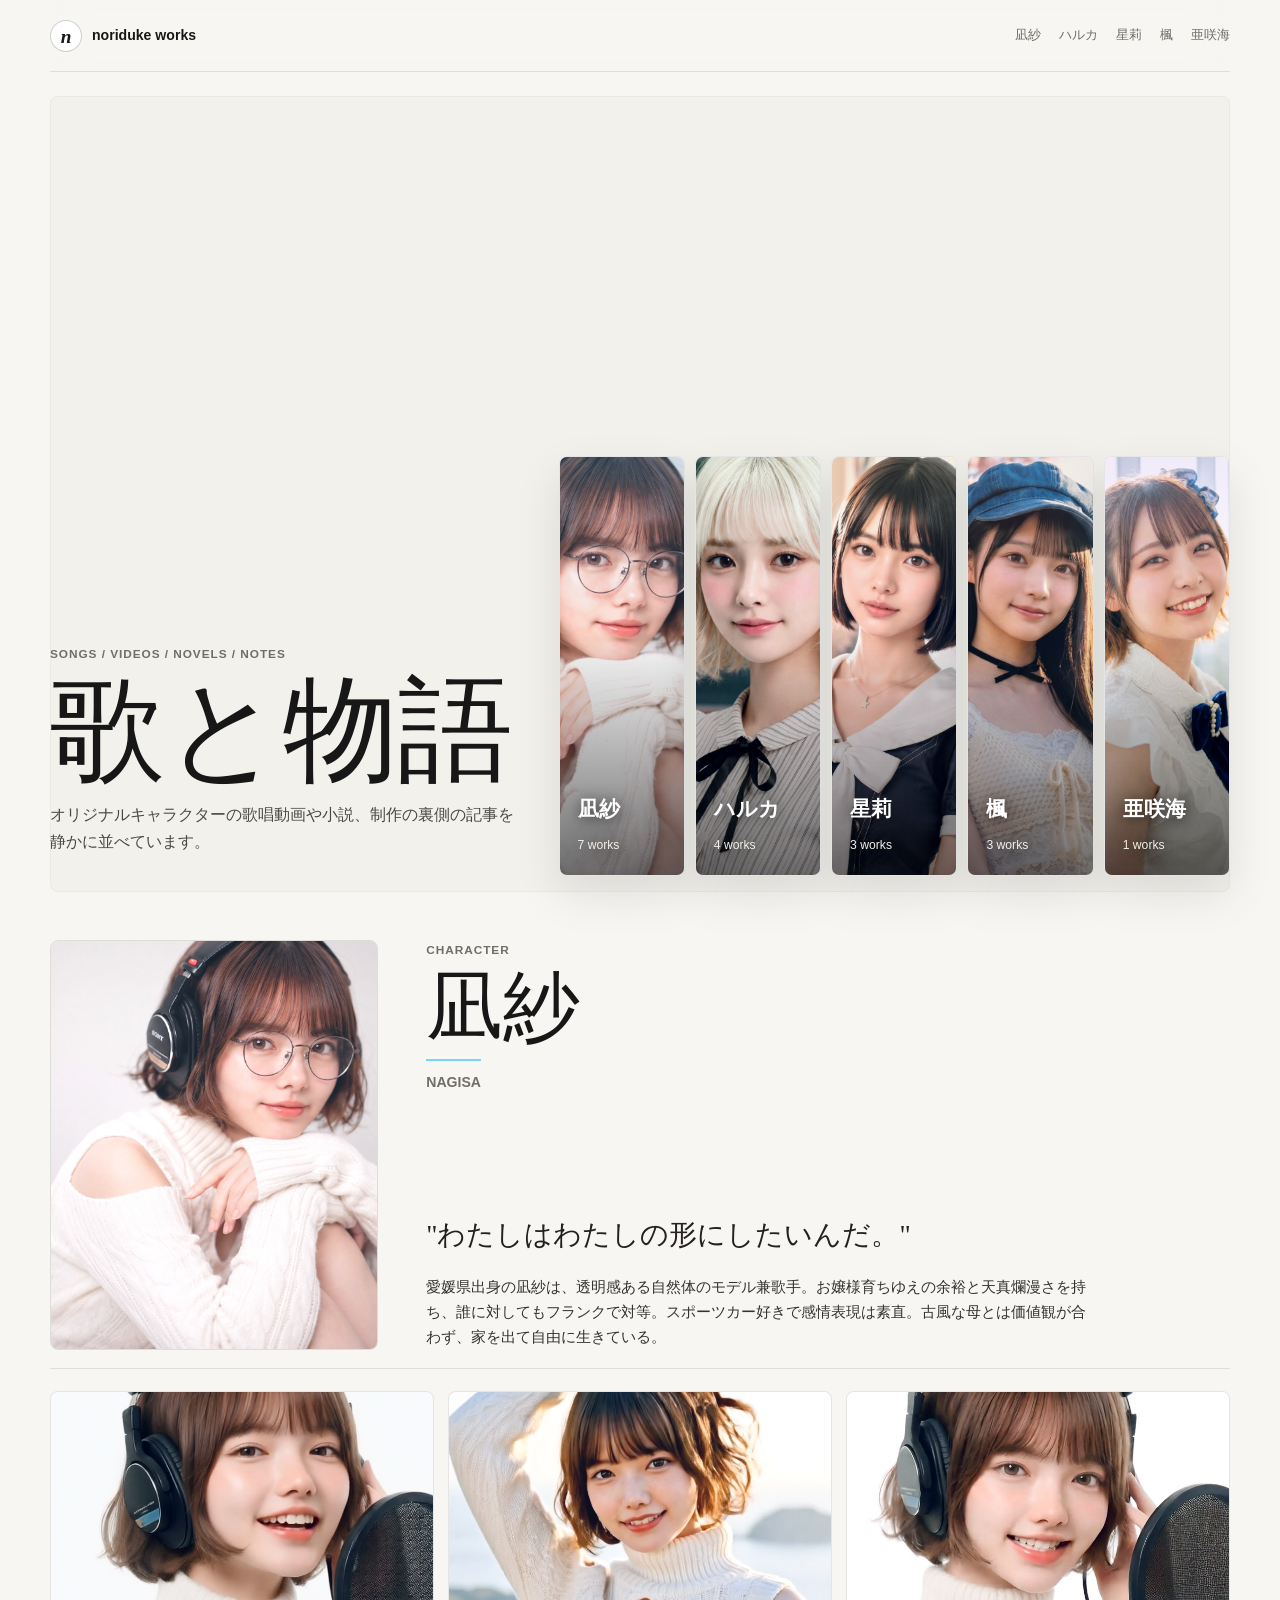
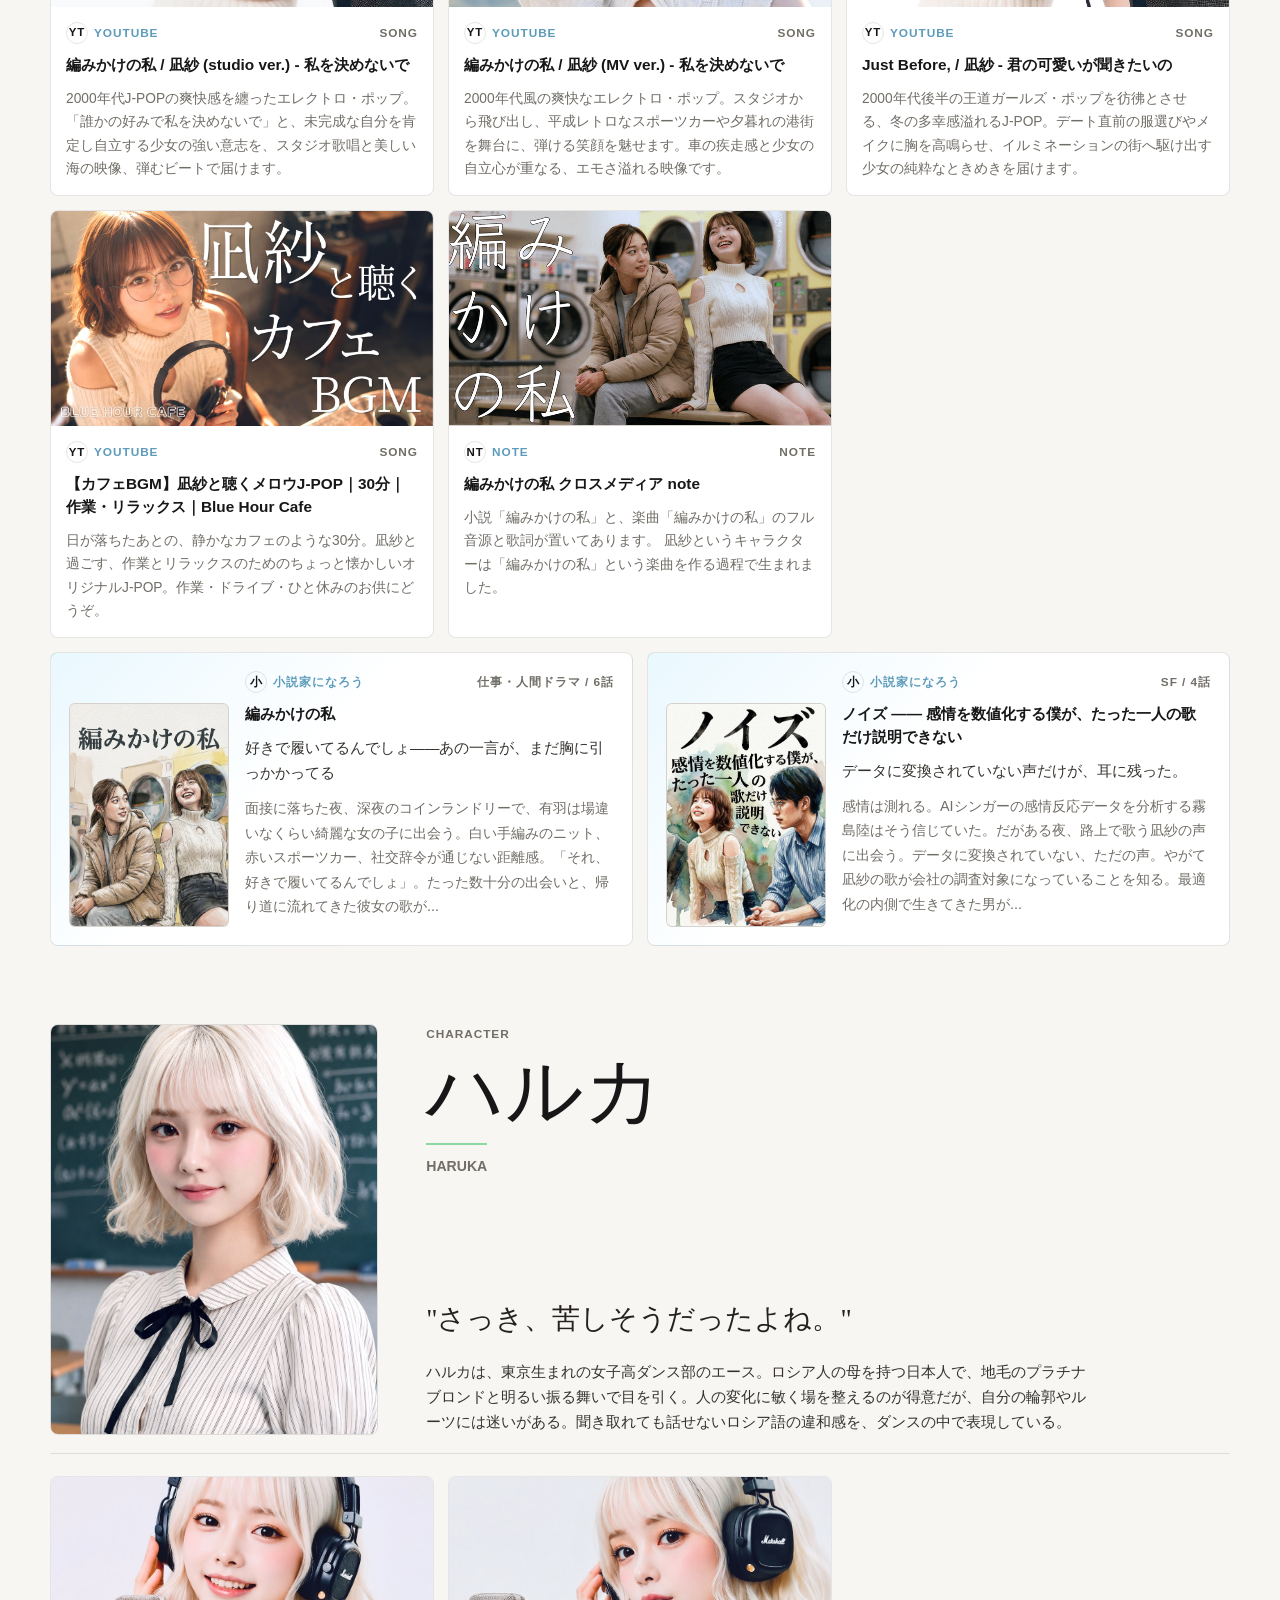
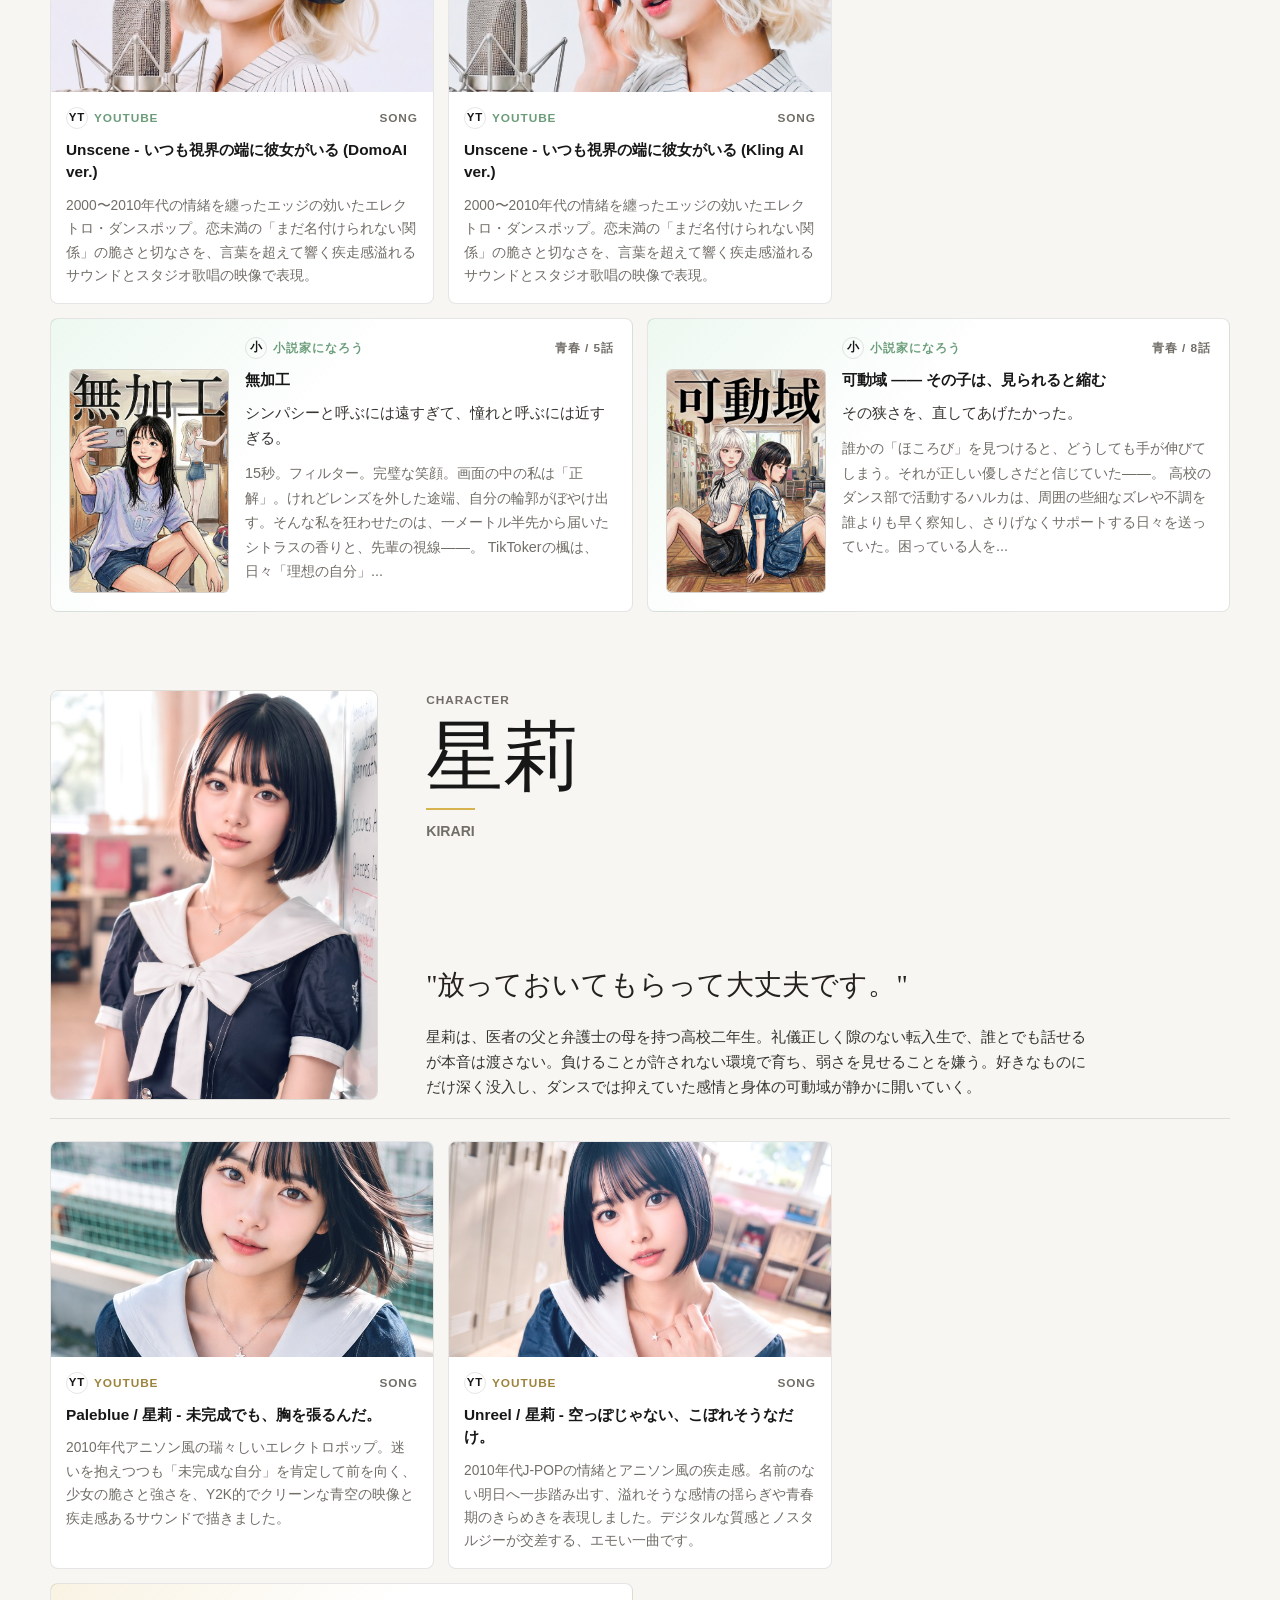
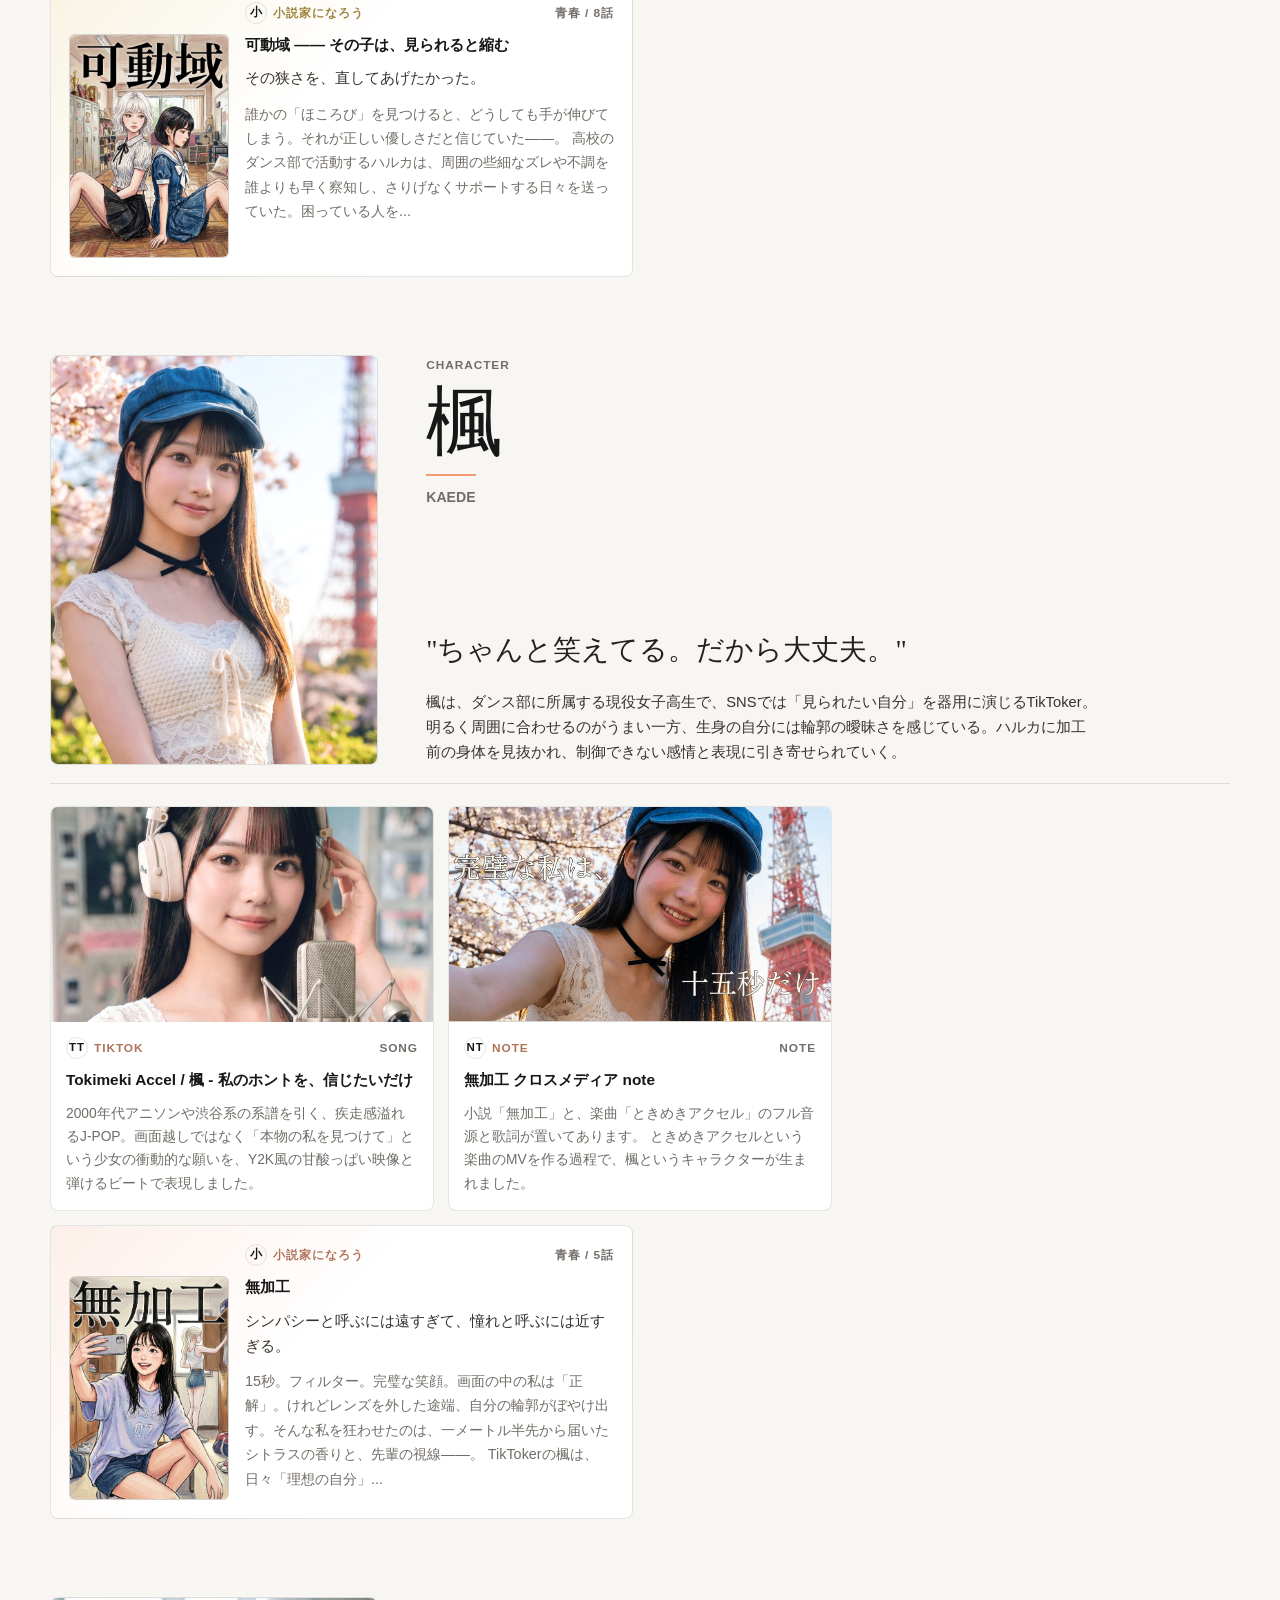
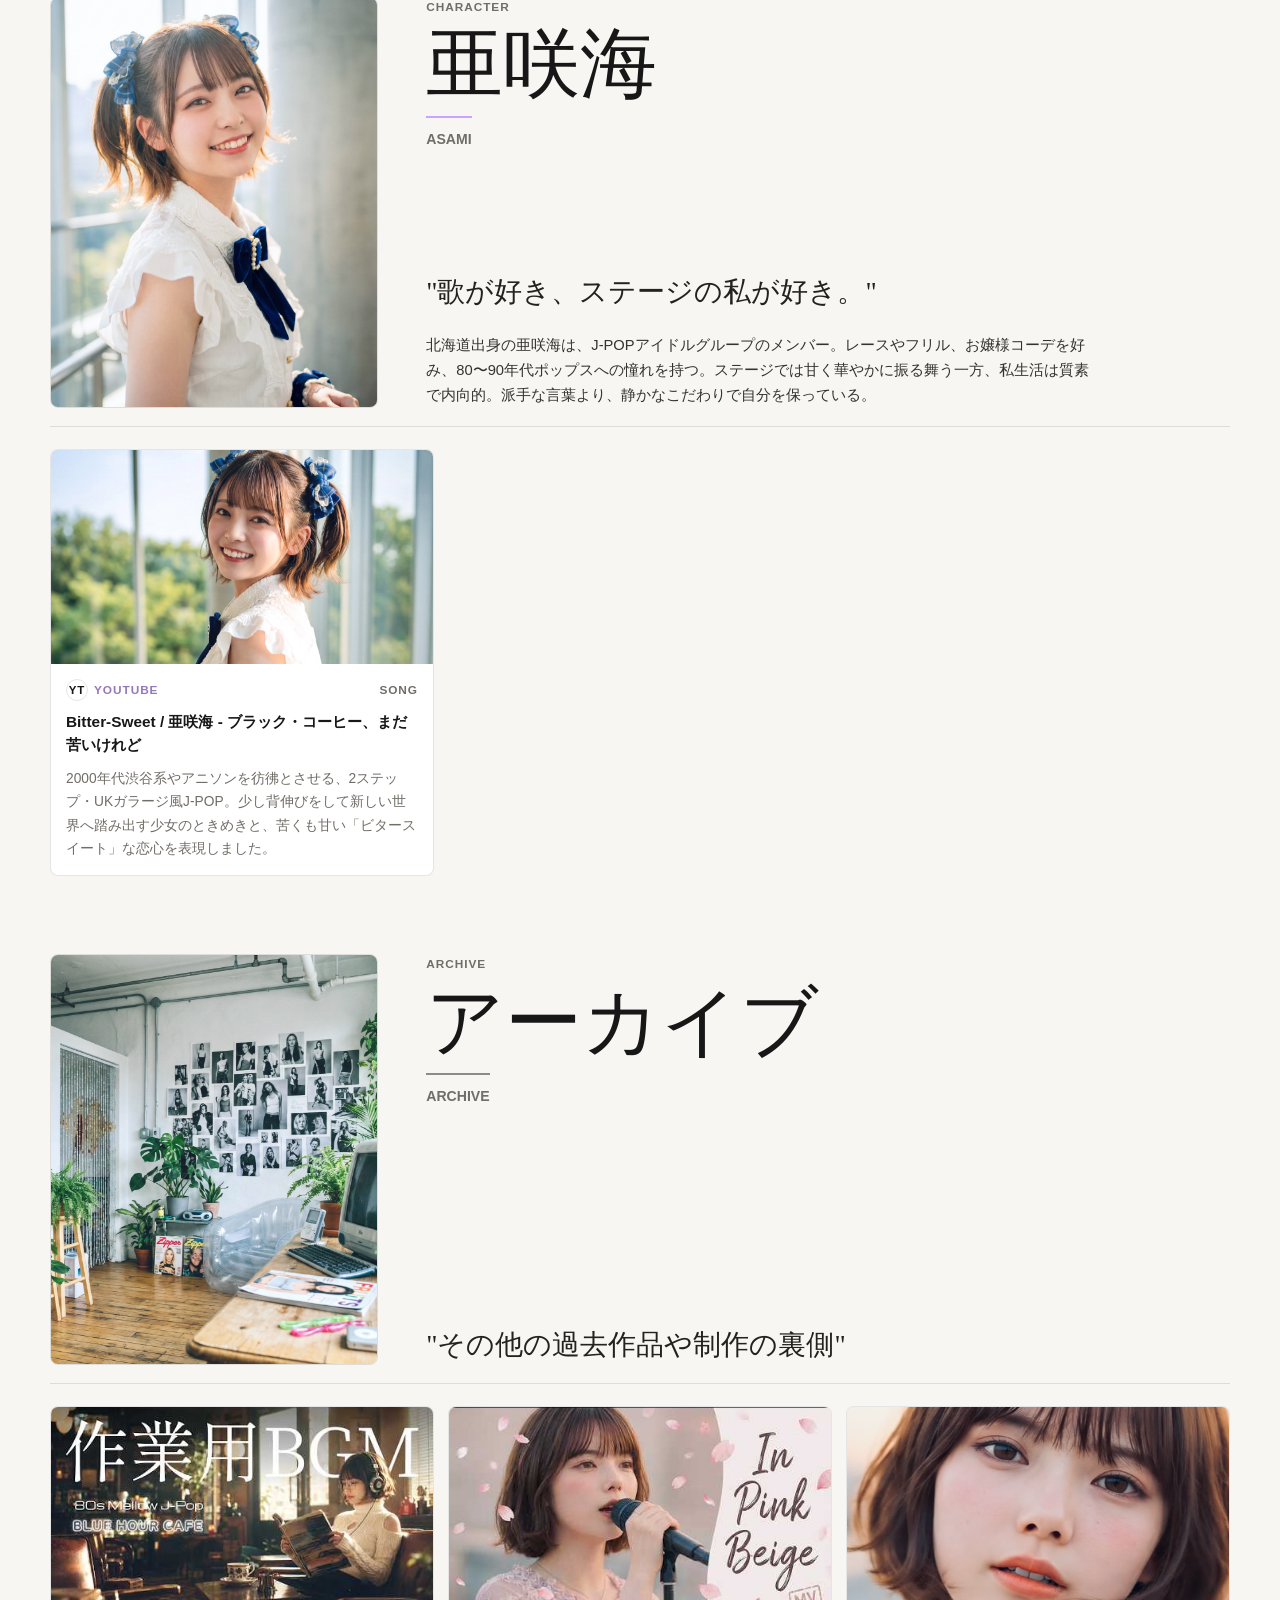
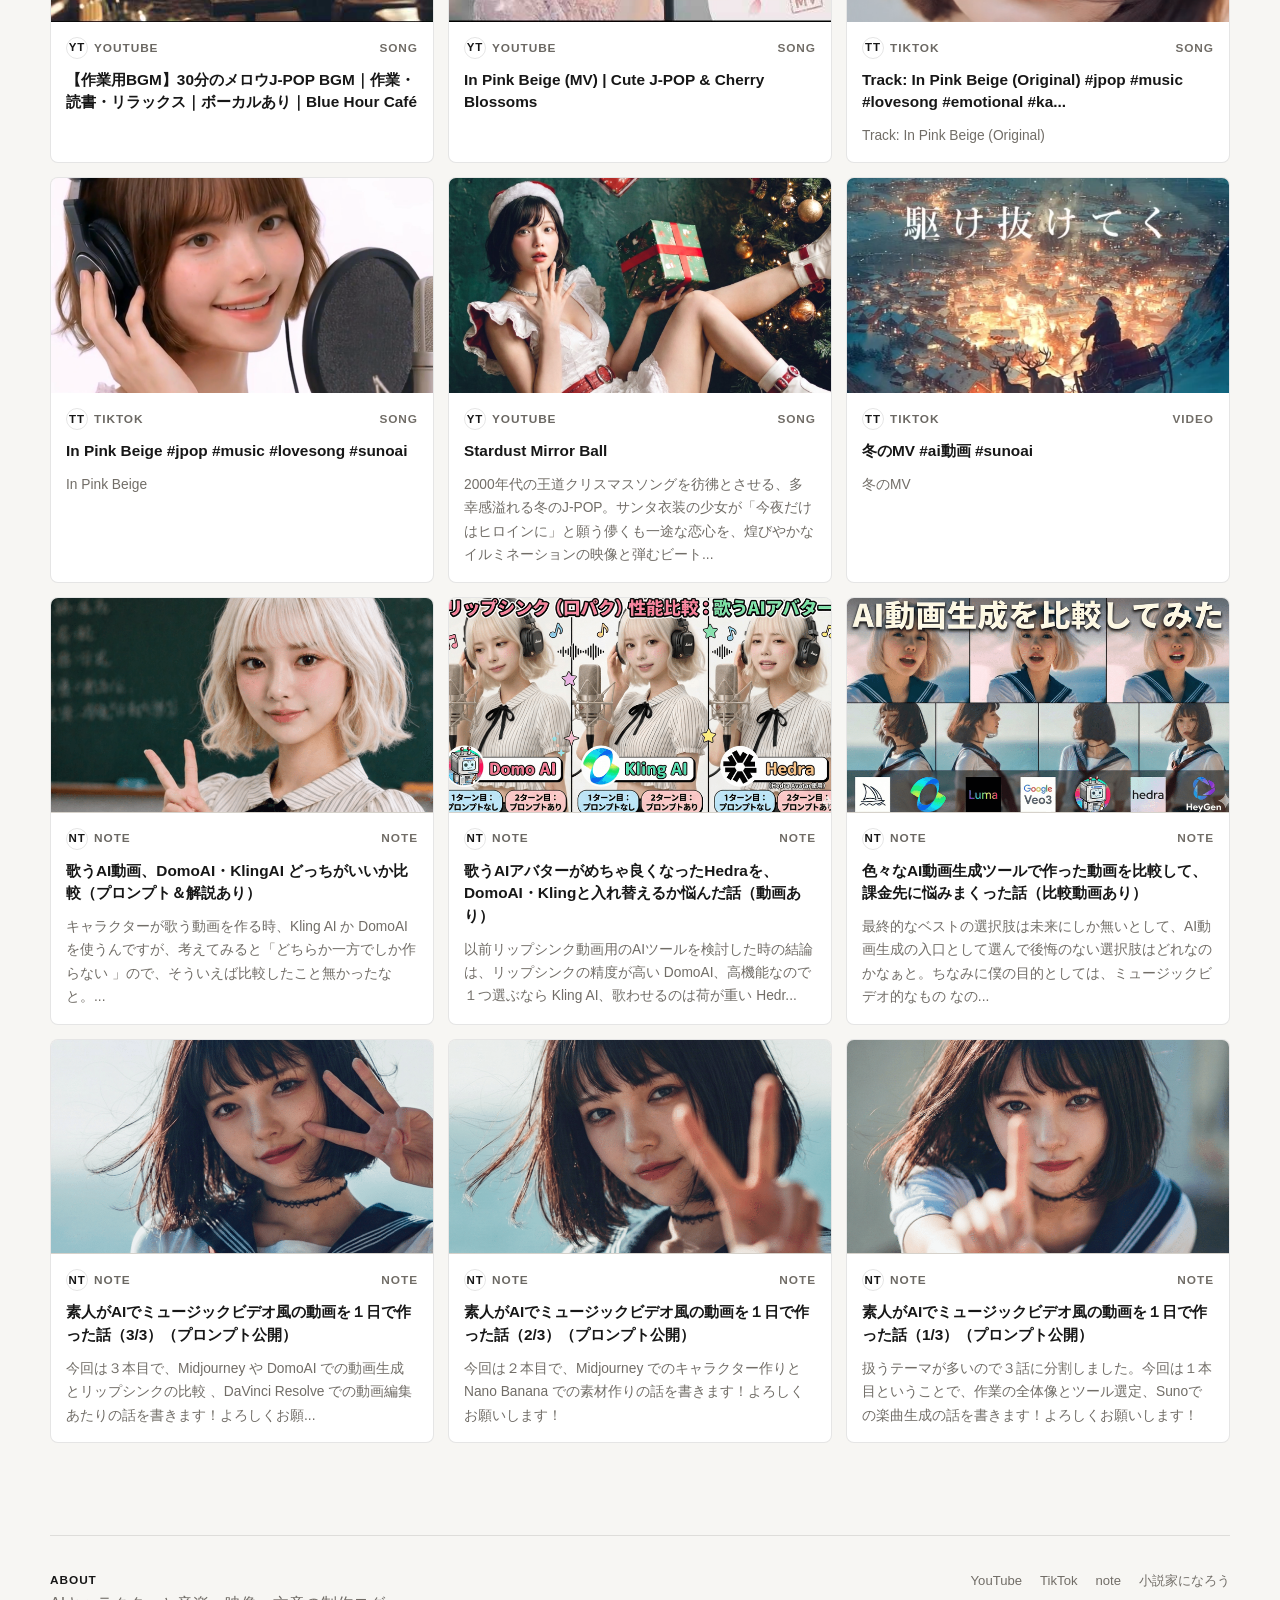
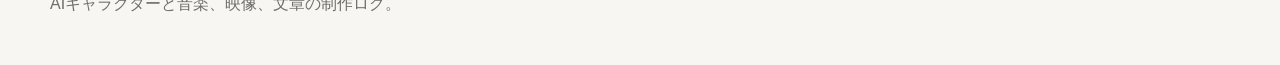
==== index.html @ e2ae0612 "Initial GitHub Pages site" ====
<!doctype html>
<html lang="ja">
  <head>
    <meta charset="utf-8">
    <meta name="viewport" content="width=device-width, initial-scale=1">
    <title>noriduke works</title>
    <meta
      name="description"
      content="凪紗、楓、亜咲海、ハルカ、星莉と、その周辺作品をまとめたクリエイターサイト。"
    >
    <link rel="stylesheet" href="style.css?v=24">
  </head>
  <body>
    <div class="site-shell">
      <header class="site-header" aria-label="サイトヘッダー">
        <a class="brand" href="#top" aria-label="トップへ">
          <span class="brand-mark" aria-hidden="true">n</span>
          <span>noriduke works</span>
        </a>
        <nav class="top-nav" id="topNav" aria-label="主要セクション"></nav>
      </header>

      <main id="top">
        <section class="hero" aria-labelledby="hero-title">
          <div class="hero-video" id="heroVideo" aria-hidden="true"></div>
          <div class="hero-copy">
            <p class="eyebrow">Songs / Videos / Notes</p>
            <h1 id="hero-title">作品の置き場</h1>
            <p class="lead">
              キャラクターごとの曲、映像、記事を静かに並べています。
            </p>
          </div>
          <div class="hero-faces" id="heroFaces" aria-label="キャラクターナビゲーション"></div>
        </section>

        <div id="status" class="status" role="status">作品を読み込んでいます。</div>
        <div id="sections" class="sections" aria-live="polite"></div>
      </main>

      <footer class="site-footer">
        <div>
          <p class="footer-title">About</p>
          <p>AIキャラクターと音楽、映像、文章の制作ログ。</p>
        </div>
        <nav class="footer-links" aria-label="外部リンク">
          <a href="https://www.youtube.com/channel/UCC8kslpWSSYjGus2-P50l_Q" target="_blank" rel="noopener">YouTube</a>
          <a href="https://www.tiktok.com/@noridukemv" target="_blank" rel="noopener">TikTok</a>
          <a href="https://note.com/noriduke" target="_blank" rel="noopener">note</a>
          <a href="https://mypage.syosetu.com/3034382/" target="_blank" rel="noopener">小説家になろう</a>
        </nav>
      </footer>
    </div>

    <script src="app.js?v=24" defer></script>
  </body>
</html>
---- style.css ----
:root {
  color-scheme: light;
  --bg: #f7f6f3;
  --panel: #ffffff;
  --panel-strong: #efede8;
  --ink: #171717;
  --muted: #716d67;
  --faint: #9b968e;
  --line: rgba(23, 23, 23, 0.11);
  --line-strong: rgba(23, 23, 23, 0.2);
  --shadow: 0 18px 46px rgba(23, 23, 23, 0.1);
  --nagisa: #79d3ff;
  --kaede: #f19b74;
  --asami: #caa2ff;
  --haruka: #8fd6a5;
  --kirari: #ffd36b;
  --uketara: #b9b5ae;
}

* {
  box-sizing: border-box;
}

html {
  scroll-behavior: smooth;
}

body {
  margin: 0;
  background: var(--bg);
  color: var(--ink);
  font-family:
    Inter, "Helvetica Neue", Arial, "Hiragino Kaku Gothic ProN",
    "Yu Gothic", Meiryo, sans-serif;
  letter-spacing: 0;
  line-height: 1.7;
}

a {
  color: inherit;
  text-decoration: none;
}

img {
  display: block;
  max-width: 100%;
}

.site-shell {
  width: min(1180px, calc(100% - 32px));
  margin: 0 auto;
}

.site-header {
  position: sticky;
  top: 0;
  z-index: 10;
  display: flex;
  align-items: center;
  justify-content: space-between;
  gap: 18px;
  min-height: 72px;
  padding: 14px 0;
  background: rgba(247, 246, 243, 0.82);
  backdrop-filter: blur(18px);
  border-bottom: 1px solid var(--line);
}

.brand {
  display: inline-flex;
  align-items: center;
  gap: 10px;
  color: var(--ink);
  font-size: 0.88rem;
  font-weight: 700;
}

.brand-mark {
  display: grid;
  width: 32px;
  height: 32px;
  place-items: center;
  border: 1px solid var(--line-strong);
  border-radius: 50%;
  background: #ffffff;
  color: var(--ink);
  font-family: Georgia, serif;
  font-size: 1.2rem;
  font-style: italic;
}

.top-nav,
.footer-links {
  display: flex;
  flex-wrap: wrap;
  align-items: center;
  justify-content: flex-end;
  gap: 8px 18px;
}

.top-nav a,
.footer-links a {
  color: var(--muted);
  font-size: 0.82rem;
}

.top-nav a:hover,
.footer-links a:hover {
  color: var(--ink);
}

.hero {
  position: relative;
  display: grid;
  grid-template-columns: minmax(0, 0.95fr) minmax(0, 1.35fr);
  gap: 36px;
  align-items: end;
  min-height: calc(100svh - 72px);
  padding: 88px 0 56px;
  isolation: isolate;
}

@media (min-width: 981px) {
  .hero {
    min-height: clamp(720px, 72vw, 860px);
  }
}

.hero-video {
  position: absolute;
  inset: 24px 0 40px 0;
  z-index: -1;
  overflow: hidden;
  border: 1px solid var(--line);
  border-radius: 8px;
  background: #ebe8e1;
  opacity: 0.34;
}

.hero-video:empty {
  display: none;
}

.hero-video video {
  width: 100%;
  height: 100%;
  object-fit: cover;
}

.hero-copy {
  padding-bottom: 20px;
}

.eyebrow,
.section-kicker,
.card-meta,
.platform-pill,
.footer-title {
  margin: 0;
  color: var(--muted);
  font-size: 0.74rem;
  font-weight: 700;
  letter-spacing: 0.08em;
  text-transform: uppercase;
}

.hero h1 {
  margin: 12px 0 18px;
  font-family: Georgia, "Times New Roman", serif;
  font-size: clamp(3rem, 9vw, 7.2rem);
  font-weight: 500;
  line-height: 0.92;
}

.lead {
  max-width: 31rem;
  margin: 0;
  color: #4c4944;
  font-size: 1.02rem;
}

.hero-faces {
  display: grid;
  grid-template-columns: repeat(5, minmax(0, 1fr));
  gap: 10px;
  align-items: stretch;
}

.face-card {
  position: relative;
  display: flex;
  min-height: 420px;
  overflow: hidden;
  align-items: flex-end;
  border: 1px solid var(--line);
  border-radius: 8px;
  background: var(--panel);
  box-shadow: var(--shadow);
  isolation: isolate;
}

.face-card::before {
  position: absolute;
  inset: 0;
  z-index: -2;
  background-image: var(--face-image);
  background-position: var(--face-x, 50%) var(--face-y, 50%);
  background-size: cover;
  content: "";
  filter: saturate(0.96) contrast(1.06);
  transform: scale(1.03);
  transition: transform 420ms ease, filter 420ms ease;
}

.face-card::after {
  position: absolute;
  inset: 0;
  z-index: -1;
  background:
    linear-gradient(to top, rgba(0, 0, 0, 0.58), rgba(0, 0, 0, 0.02) 58%),
    linear-gradient(to bottom, color-mix(in srgb, var(--accent), transparent 84%), transparent 38%);
  content: "";
}

.face-card:hover::before {
  filter: saturate(1) contrast(1.1);
  transform: scale(1.075);
}

.face-inner {
  width: 100%;
  padding: 18px;
  text-shadow: 0 2px 16px rgba(0, 0, 0, 0.72);
}

.face-name {
  display: block;
  margin-bottom: 3px;
  color: #ffffff;
  font-size: 1.32rem;
  font-weight: 800;
}

.face-count {
  color: #f2eee8;
  font-size: 0.76rem;
}

.status {
  margin: -24px 0 48px;
  color: var(--muted);
  font-size: 0.9rem;
}

.status:empty {
  display: none;
}

.sections {
  display: grid;
  gap: 78px;
  padding: 8px 0 92px;
}

.work-section {
  scroll-margin-top: 92px;
  opacity: 0;
  transform: translateY(18px);
  transition: opacity 600ms ease, transform 600ms ease;
}

.work-section.is-visible {
  opacity: 1;
  transform: translateY(0);
}

.section-head {
  display: block;
  margin-bottom: 22px;
  padding-bottom: 18px;
  border-bottom: 1px solid var(--line);
}

.section-title {
  margin: 0;
  font-family: Georgia, "Times New Roman", serif;
  font-size: clamp(2.2rem, 6vw, 4.8rem);
  font-weight: 500;
  line-height: 1;
}

.section-reading {
  width: fit-content;
  margin: 2px 0 0;
  padding-top: 10px;
  border-top: 2px solid var(--accent);
  color: var(--muted);
  font-size: clamp(0.8rem, 1.1vw, 0.98rem);
  font-weight: 760;
  letter-spacing: 0;
  text-transform: uppercase;
}

.character-quote {
  max-width: 42rem;
  margin: 0;
  color: #24211e;
  font-family: Georgia, "Times New Roman", serif;
  font-size: clamp(1.28rem, 2.15vw, 2rem);
  font-weight: 500;
  line-height: 1.5;
}

.profile-block {
  display: grid;
  grid-template-columns: minmax(280px, 0.58fr) minmax(0, 1.42fr);
  gap: clamp(24px, 4vw, 48px);
  align-items: start;
}

.profile-block img {
  width: 100%;
  aspect-ratio: 4 / 5;
  border: 1px solid var(--line);
  border-radius: 8px;
  object-fit: cover;
}

.profile-block > div {
  display: grid;
  height: 100%;
  min-height: 0;
  align-content: space-between;
  gap: 28px;
}

.profile-title,
.profile-text {
  display: grid;
  gap: 10px;
}

.section-profile {
  max-width: 42rem;
  margin: 10px 0 0;
  color: #36332f;
  font-size: 0.92rem;
}

.work-grid {
  display: grid;
  grid-template-columns: repeat(12, minmax(0, 1fr));
  gap: 14px;
}

.work-card {
  position: relative;
  display: flex;
  min-height: 100%;
  overflow: hidden;
  flex-direction: column;
  grid-column: span 4;
  border: 1px solid var(--line);
  border-radius: 8px;
  background: var(--panel);
  transition: border-color 180ms ease, transform 180ms ease, background 180ms ease;
}

.work-card:hover {
  border-color: color-mix(in srgb, var(--accent), #171717 18%);
  background: #ffffff;
  transform: translateY(-3px);
}

.media-card .thumb {
  position: relative;
  overflow: hidden;
  aspect-ratio: 16 / 9;
  background: #eeeae2;
}

.media-card img {
  position: absolute;
  inset: 0;
  width: 100%;
  height: 100%;
  object-fit: cover;
  object-position: center var(--thumb-y, 50%);
  transition: transform 420ms ease;
}

.media-card:hover img {
  transform: scale(1.04);
}

.card-body {
  display: grid;
  gap: 10px;
  padding: 15px;
}

.card-title {
  margin: 0;
  color: var(--ink);
  font-size: 0.96rem;
  font-weight: 760;
  line-height: 1.48;
}

.card-description {
  margin: 0;
  color: var(--muted);
  font-size: 0.86rem;
}

.platform-row {
  display: flex;
  align-items: center;
  justify-content: space-between;
  gap: 12px;
}

.platform-pill {
  display: inline-flex;
  width: fit-content;
  align-items: center;
  gap: 6px;
  color: color-mix(in srgb, var(--accent), #171717 30%);
}

.platform-icon {
  display: inline-grid;
  width: 22px;
  height: 22px;
  place-items: center;
  border: 1px solid var(--line);
  border-radius: 50%;
  color: var(--ink);
  font-size: 0.72rem;
  line-height: 1;
}

.note-card {
  justify-content: space-between;
  min-height: 172px;
  padding: 18px;
}

.note-card.has-banner {
  justify-content: flex-start;
  min-height: 260px;
  padding: 0;
}

.note-card::before {
  width: 42px;
  height: 2px;
  background: var(--accent);
  content: "";
}

.note-card.has-banner::before {
  display: none;
}

.note-banner {
  position: relative;
  display: block;
  overflow: hidden;
  aspect-ratio: 16 / 9;
  border-bottom: 1px solid var(--line);
  background: #eeeae2;
}

.note-banner img {
  position: absolute;
  inset: 0;
  width: 100%;
  height: 100%;
  object-fit: cover;
  object-position: center var(--thumb-y, 50%);
  transition: transform 420ms ease;
}

.note-card:hover .note-banner img {
  transform: scale(1.03);
}

.note-body {
  display: grid;
  gap: 10px;
}

.note-card.has-banner .note-body {
  padding: 15px;
}

.novel-card {
  grid-column: span 6;
  display: grid;
  grid-template-columns: minmax(104px, 160px) minmax(0, 1fr);
  gap: 10px 16px;
  align-content: start;
  align-items: start;
  min-height: 0;
  padding: 18px;
  background:
    linear-gradient(135deg, color-mix(in srgb, var(--accent), transparent 84%), transparent 42%),
    #ffffff;
}

.novel-card:not(.has-cover) {
  grid-template-columns: 1fr;
}

.novel-meta {
  grid-column: 2;
}

.novel-card:not(.has-cover) .novel-meta {
  grid-column: 1;
}

.novel-copy {
  display: grid;
  grid-column: 2;
  gap: 10px;
  align-content: start;
}

.novel-card:not(.has-cover) .novel-copy {
  grid-column: 1;
}

.novel-cover {
  position: relative;
  grid-column: 1;
  grid-row: 2;
  overflow: hidden;
  align-self: start;
  width: 100%;
  max-width: 160px;
  aspect-ratio: 5 / 7;
  border: 1px solid var(--line);
  border-radius: 6px;
  background: #eeeae2;
}

.novel-cover img {
  position: absolute;
  inset: 0;
  width: 100%;
  height: 100%;
  object-fit: cover;
  object-position: center var(--thumb-y, 50%);
  transition: transform 420ms ease;
}

.novel-card:hover .novel-cover img {
  transform: scale(1.03);
}

.novel-subtitle {
  margin: 0;
  color: #36332f;
  font-size: 0.92rem;
}

.novel-synopsis {
  margin: 0;
  color: var(--muted);
  font-size: 0.9rem;
}

.empty-section {
  grid-column: 1 / -1;
  color: var(--faint);
  font-size: 0.9rem;
}

.site-footer {
  display: flex;
  align-items: start;
  justify-content: space-between;
  gap: 28px;
  padding: 34px 0 48px;
  border-top: 1px solid var(--line);
  color: var(--muted);
}

.site-footer p {
  max-width: 34rem;
  margin: 0;
}

.footer-title {
  margin-bottom: 6px;
  color: var(--ink);
}

@media (max-width: 980px) {
  .site-shell {
    width: min(100% - 24px, 720px);
  }

  .site-header {
    align-items: flex-start;
    flex-direction: column;
    min-height: auto;
  }

  .top-nav,
  .footer-links {
    justify-content: flex-start;
  }

  .hero {
    grid-template-columns: 1fr;
    min-height: auto;
    padding: 64px 0 42px;
  }

  .hero-video {
    inset: 16px 0 auto 0;
    height: 44%;
  }

  .hero-faces {
    grid-template-columns: repeat(5, minmax(116px, 1fr));
    overflow-x: auto;
    padding-bottom: 8px;
    scroll-snap-type: x mandatory;
    scrollbar-width: none;
  }

  .hero-faces::-webkit-scrollbar {
    display: none;
  }

  .face-card {
    min-height: 360px;
    scroll-snap-align: start;
  }

  .profile-block {
    grid-template-columns: minmax(132px, 220px) minmax(0, 1fr);
  }

  .profile-block > div {
    min-height: 0;
  }

  .work-card {
    grid-column: span 6;
  }
}

@media (max-width: 640px) {
  .site-shell {
    width: min(100% - 20px, 480px);
  }

  .top-nav {
    width: 100%;
    display: grid;
    grid-template-columns: repeat(5, minmax(0, 1fr));
    gap: 6px;
  }

  .top-nav a {
    display: grid;
    min-height: 34px;
    place-items: center;
    border: 1px solid var(--line);
    border-radius: 8px;
    font-size: 0.78rem;
  }

  .hero {
    gap: 26px;
    padding-top: 42px;
  }

  .lead {
    font-size: 0.95rem;
  }

  .hero-faces {
    grid-template-columns: repeat(5, 72vw);
  }

  .face-card {
    min-height: 390px;
  }

  .sections {
    gap: 58px;
    padding-bottom: 68px;
  }

  .work-grid {
    gap: 12px;
  }

  .work-card,
  .novel-card {
    grid-column: 1 / -1;
  }

  .novel-card.has-cover {
    grid-template-columns: 1fr;
  }

  .novel-meta,
  .novel-copy,
  .novel-cover {
    grid-column: 1;
  }

  .novel-cover {
    grid-row: 2;
    max-width: min(220px, 72%);
  }

  .novel-copy {
    grid-row: 3;
  }

  .profile-block {
    grid-template-columns: 1fr;
  }

  .profile-block > div {
    min-height: auto;
    align-content: start;
    gap: 16px;
  }

  .site-footer {
    flex-direction: column;
  }
}

@media (prefers-reduced-motion: reduce) {
  *,
  *::before,
  *::after {
    scroll-behavior: auto !important;
    transition-duration: 0.001ms !important;
  }
}
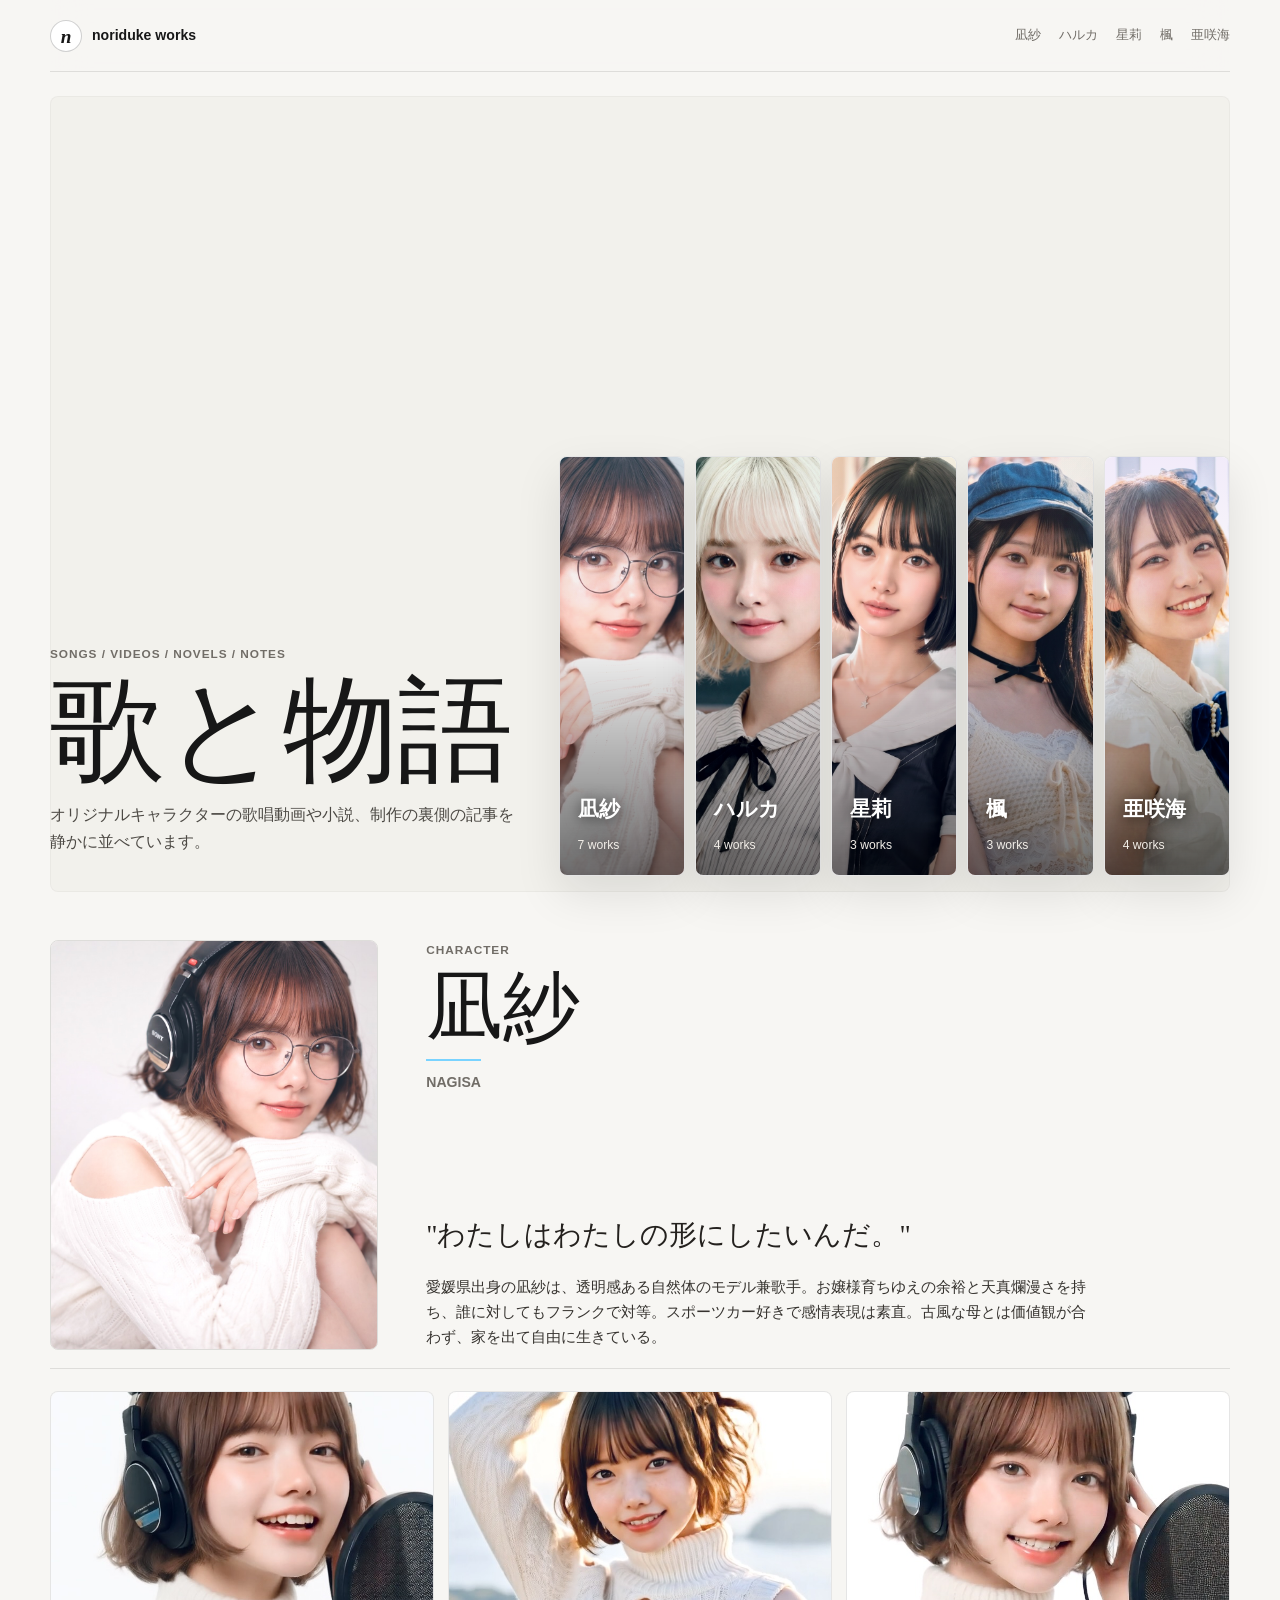
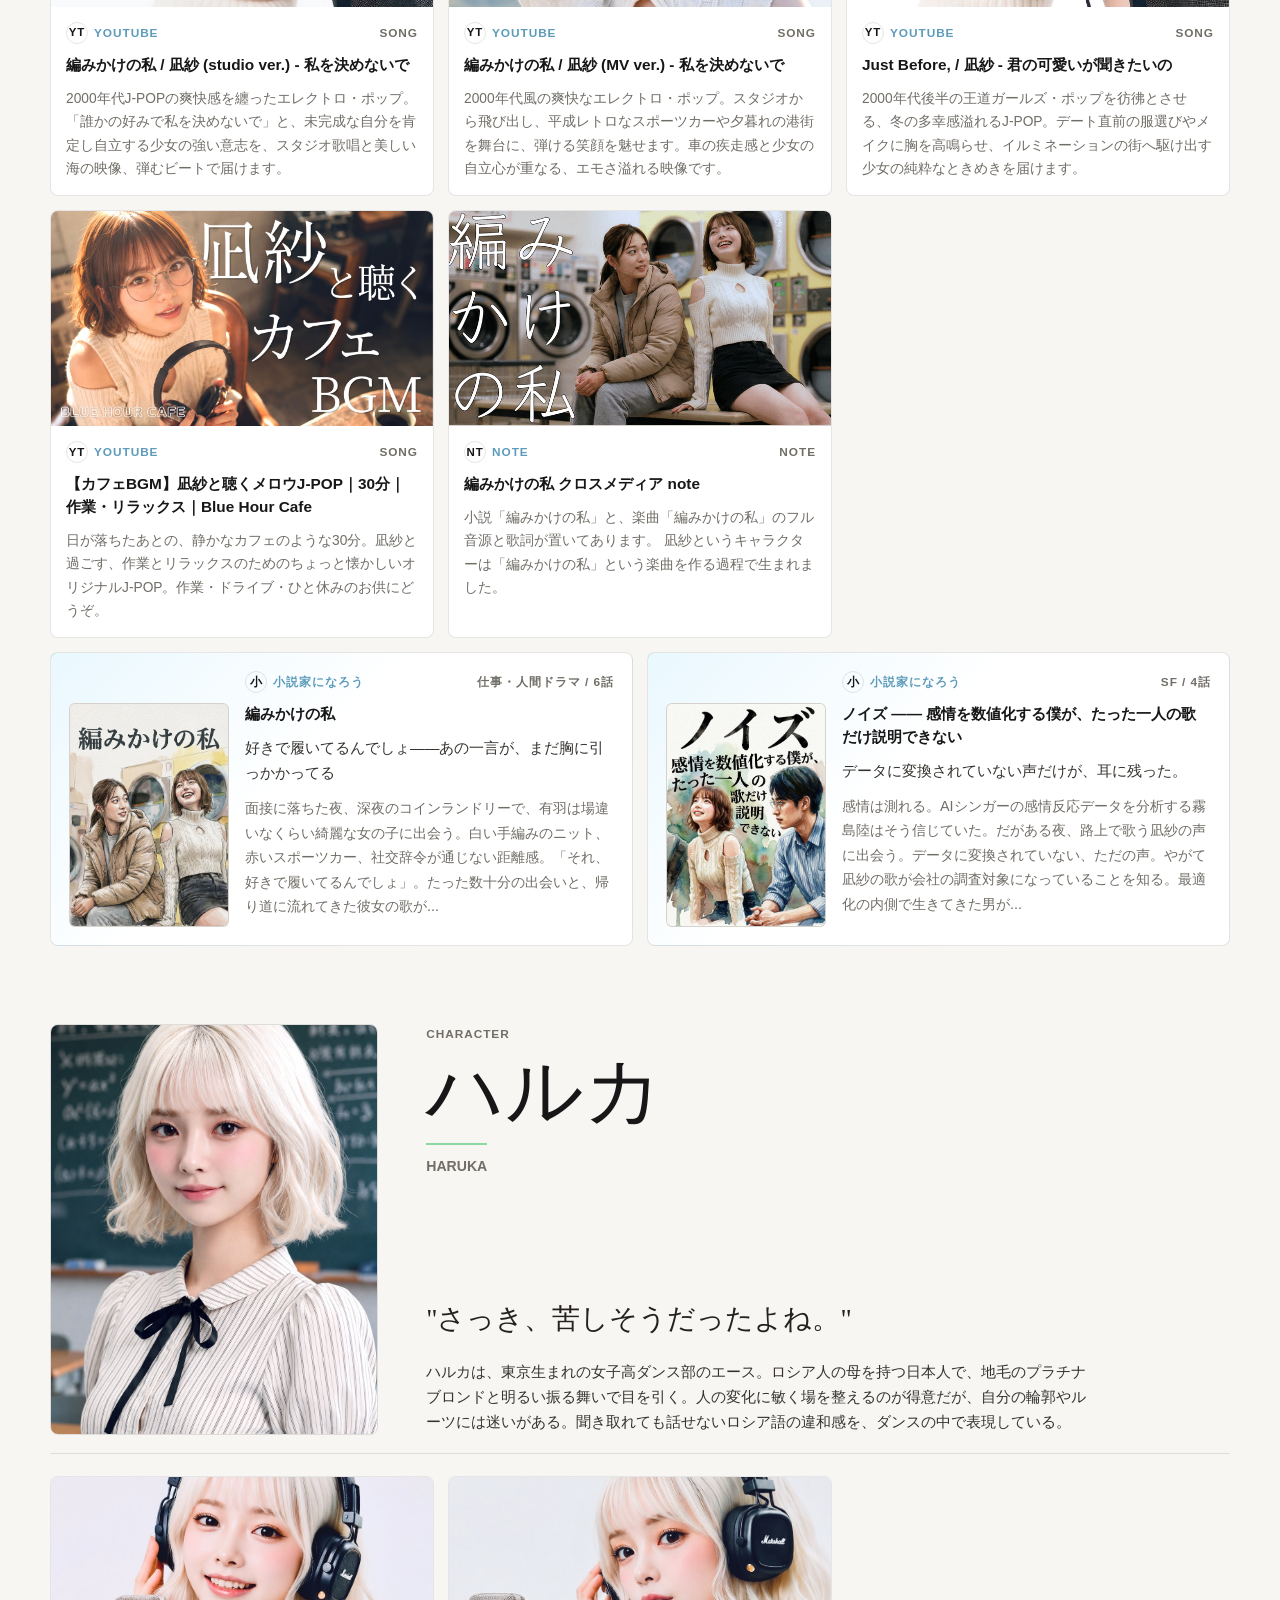
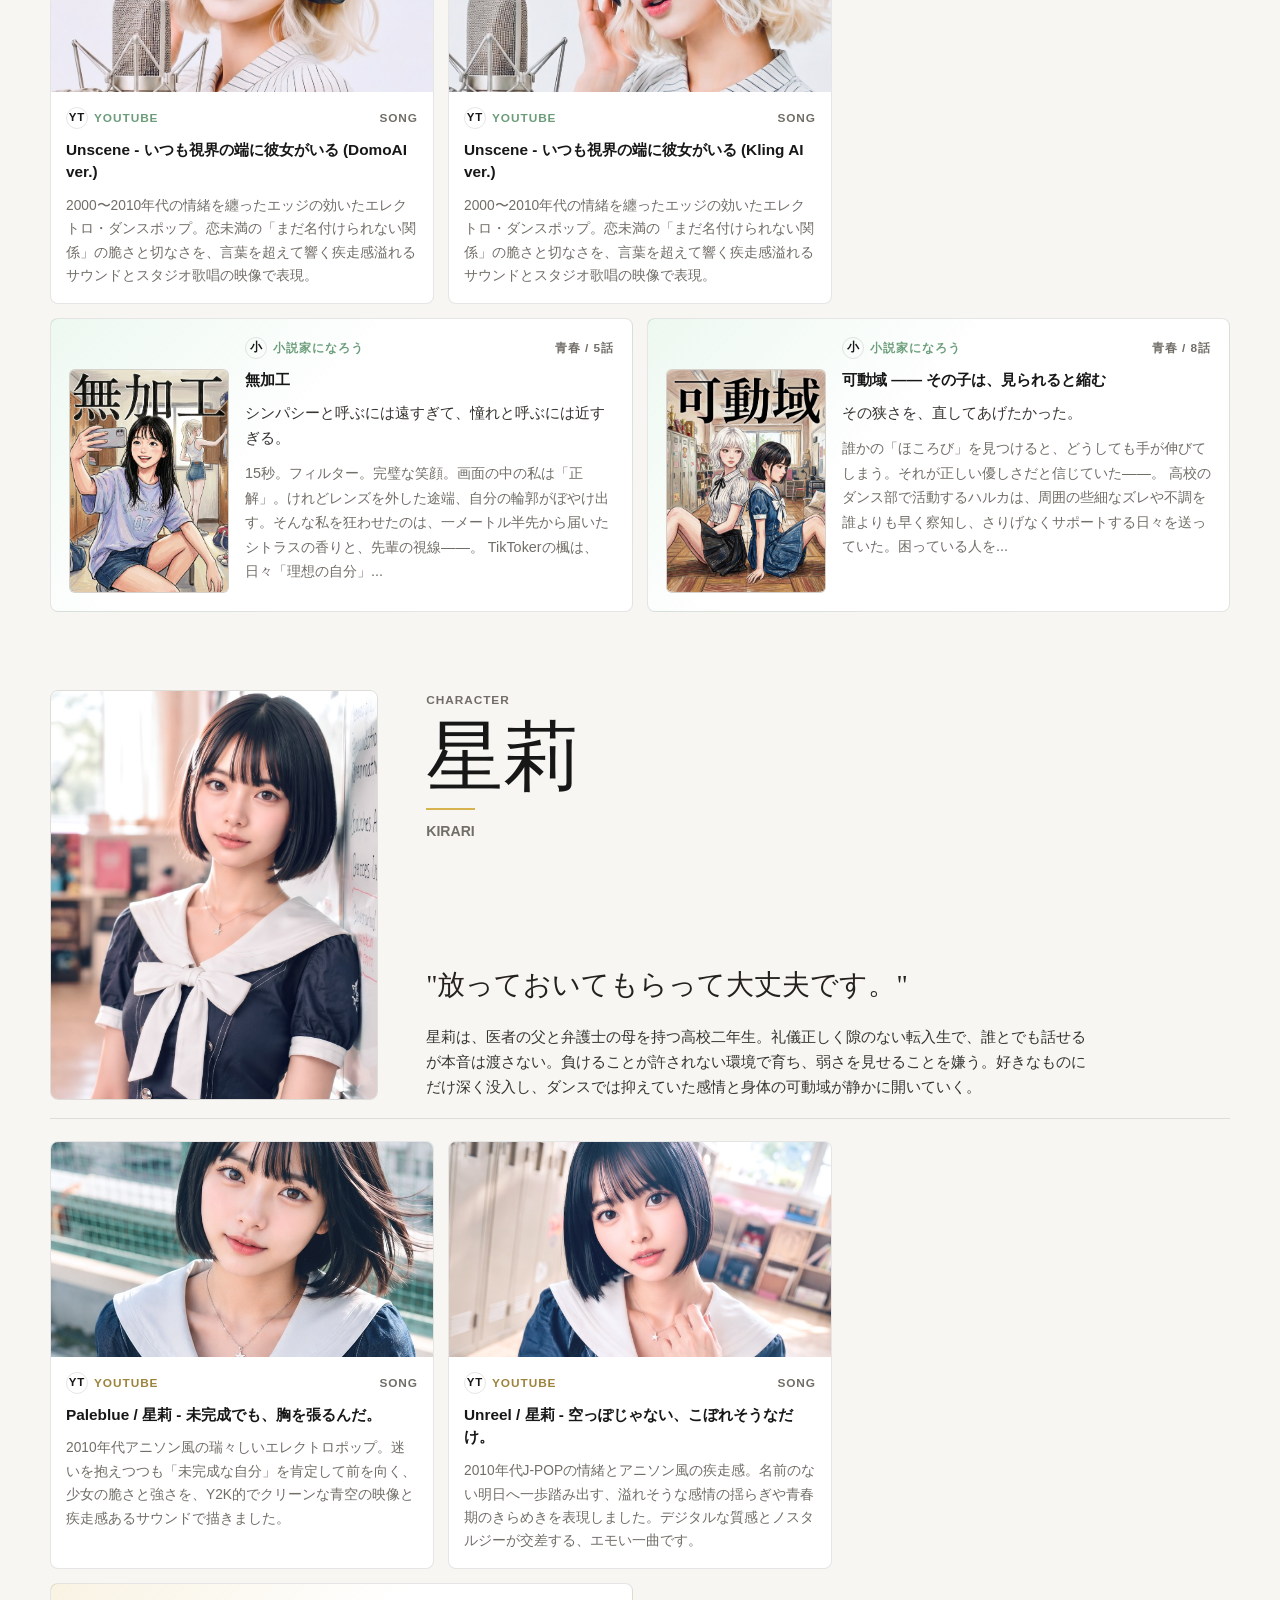
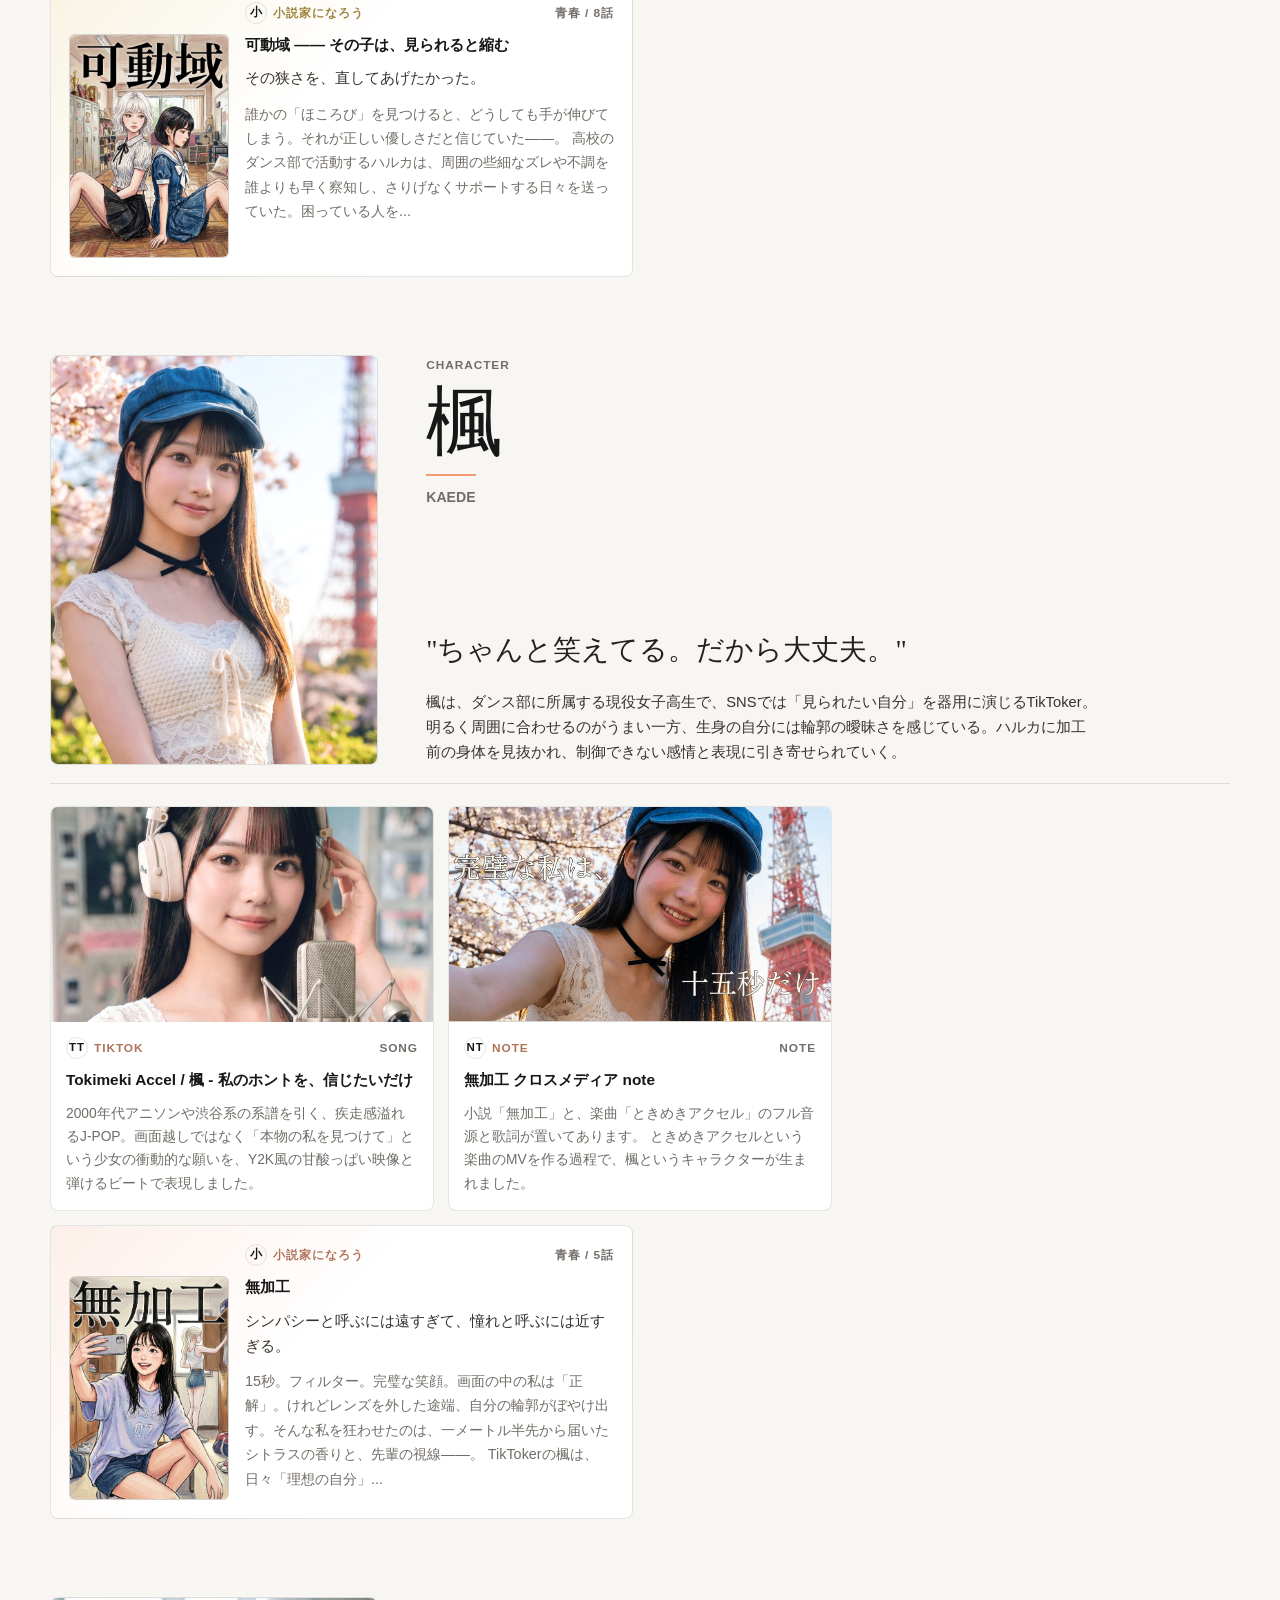
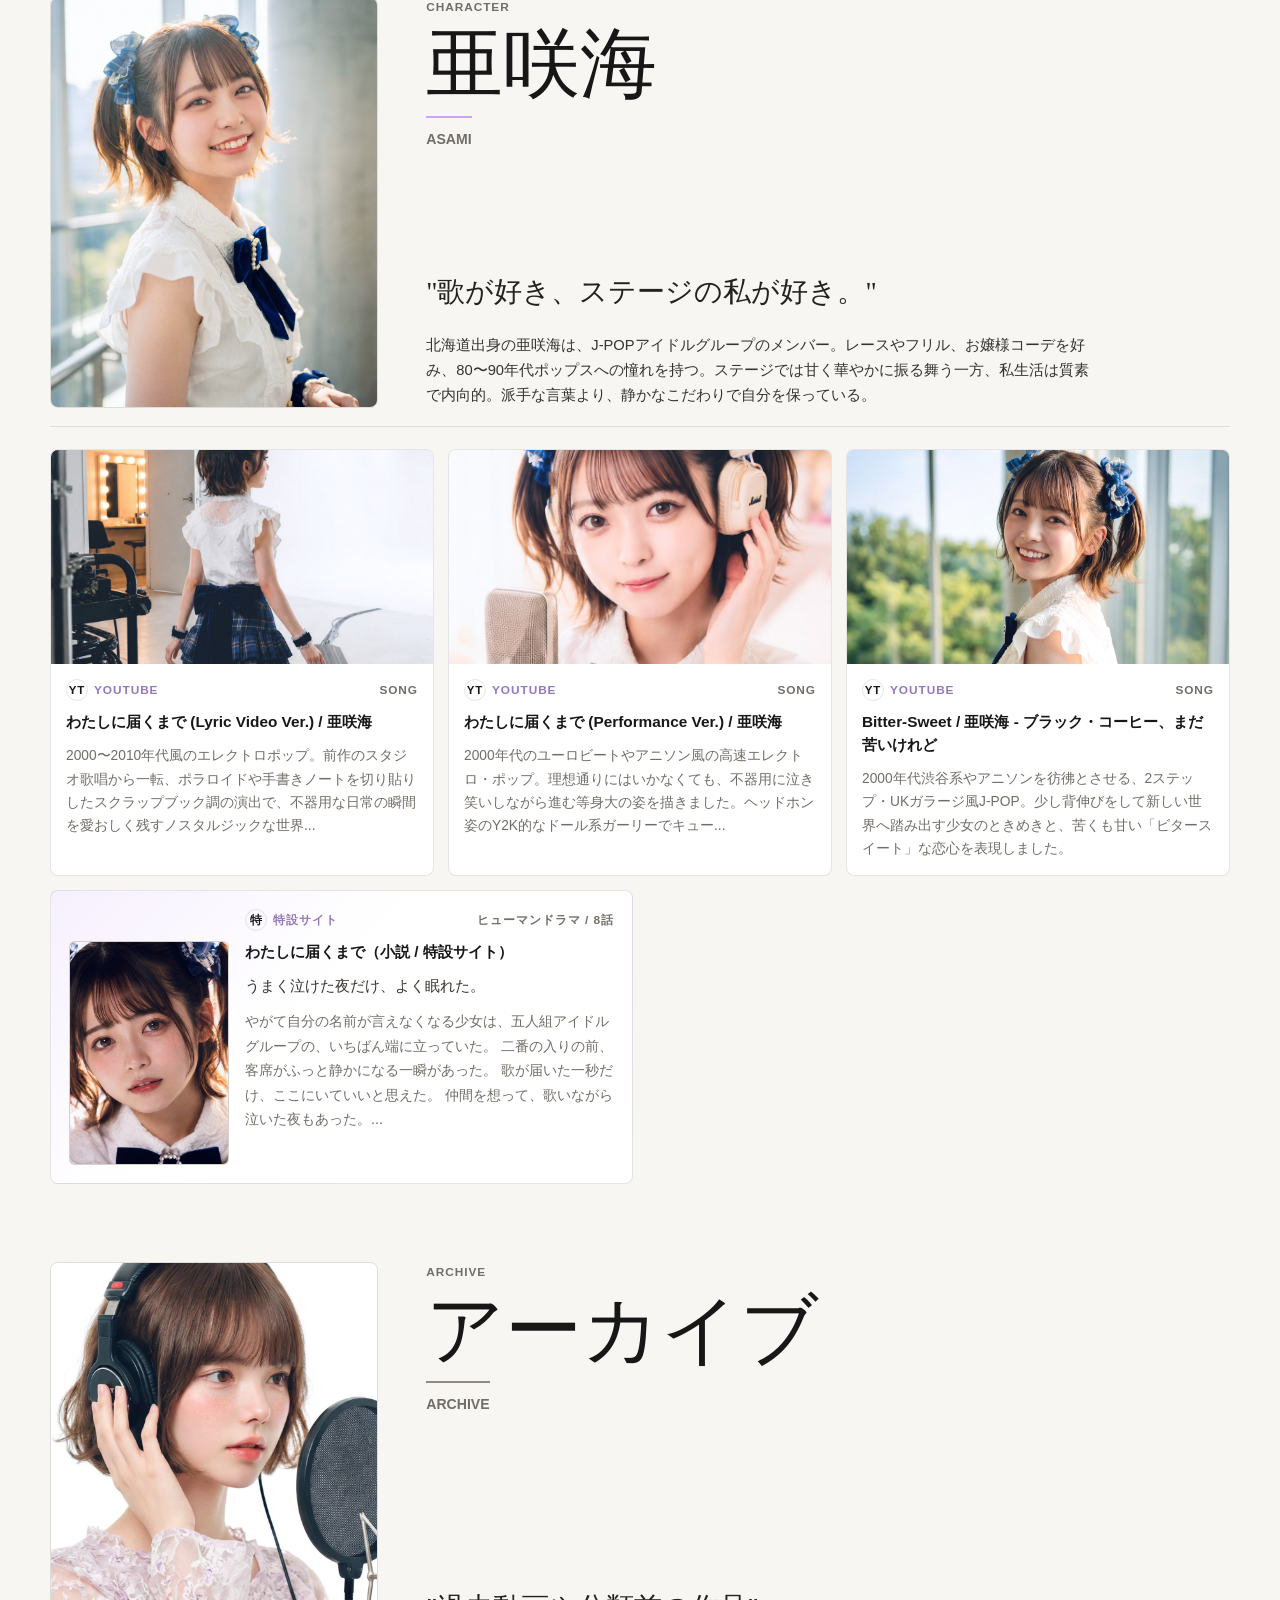
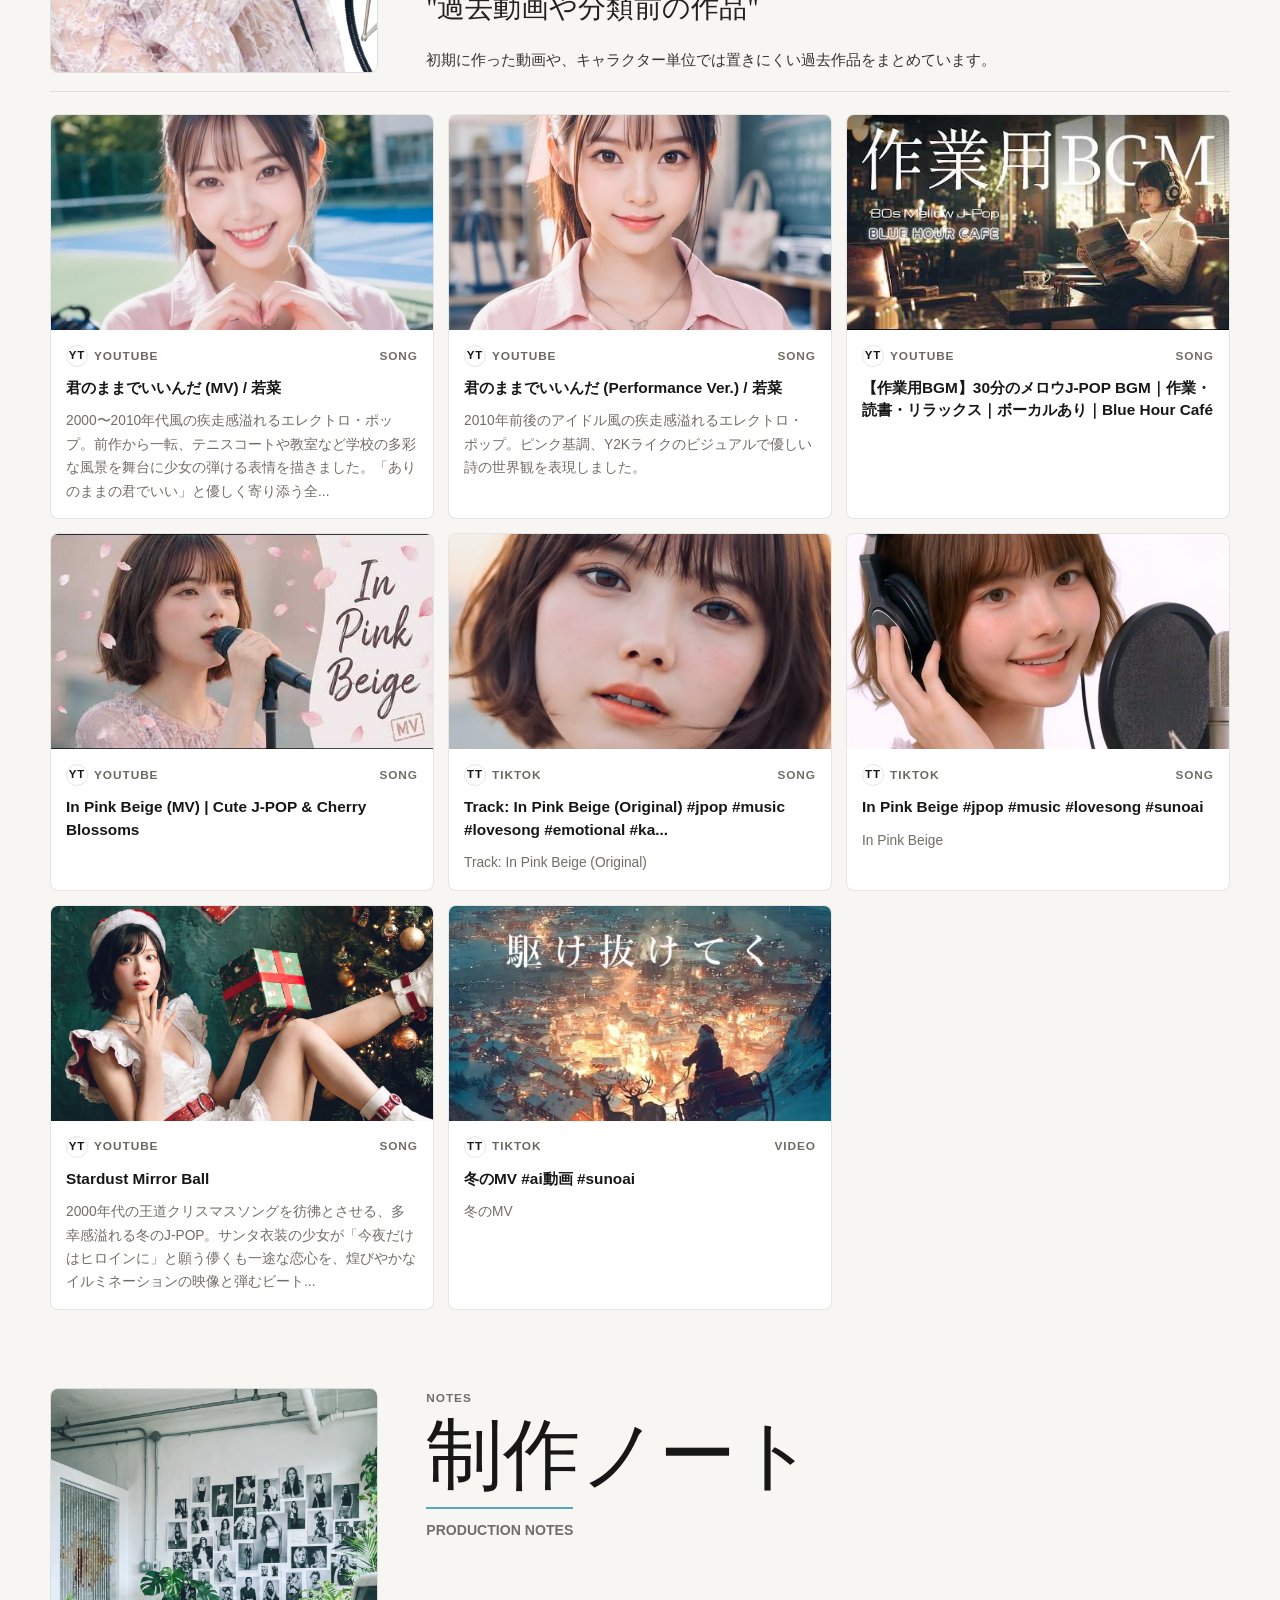
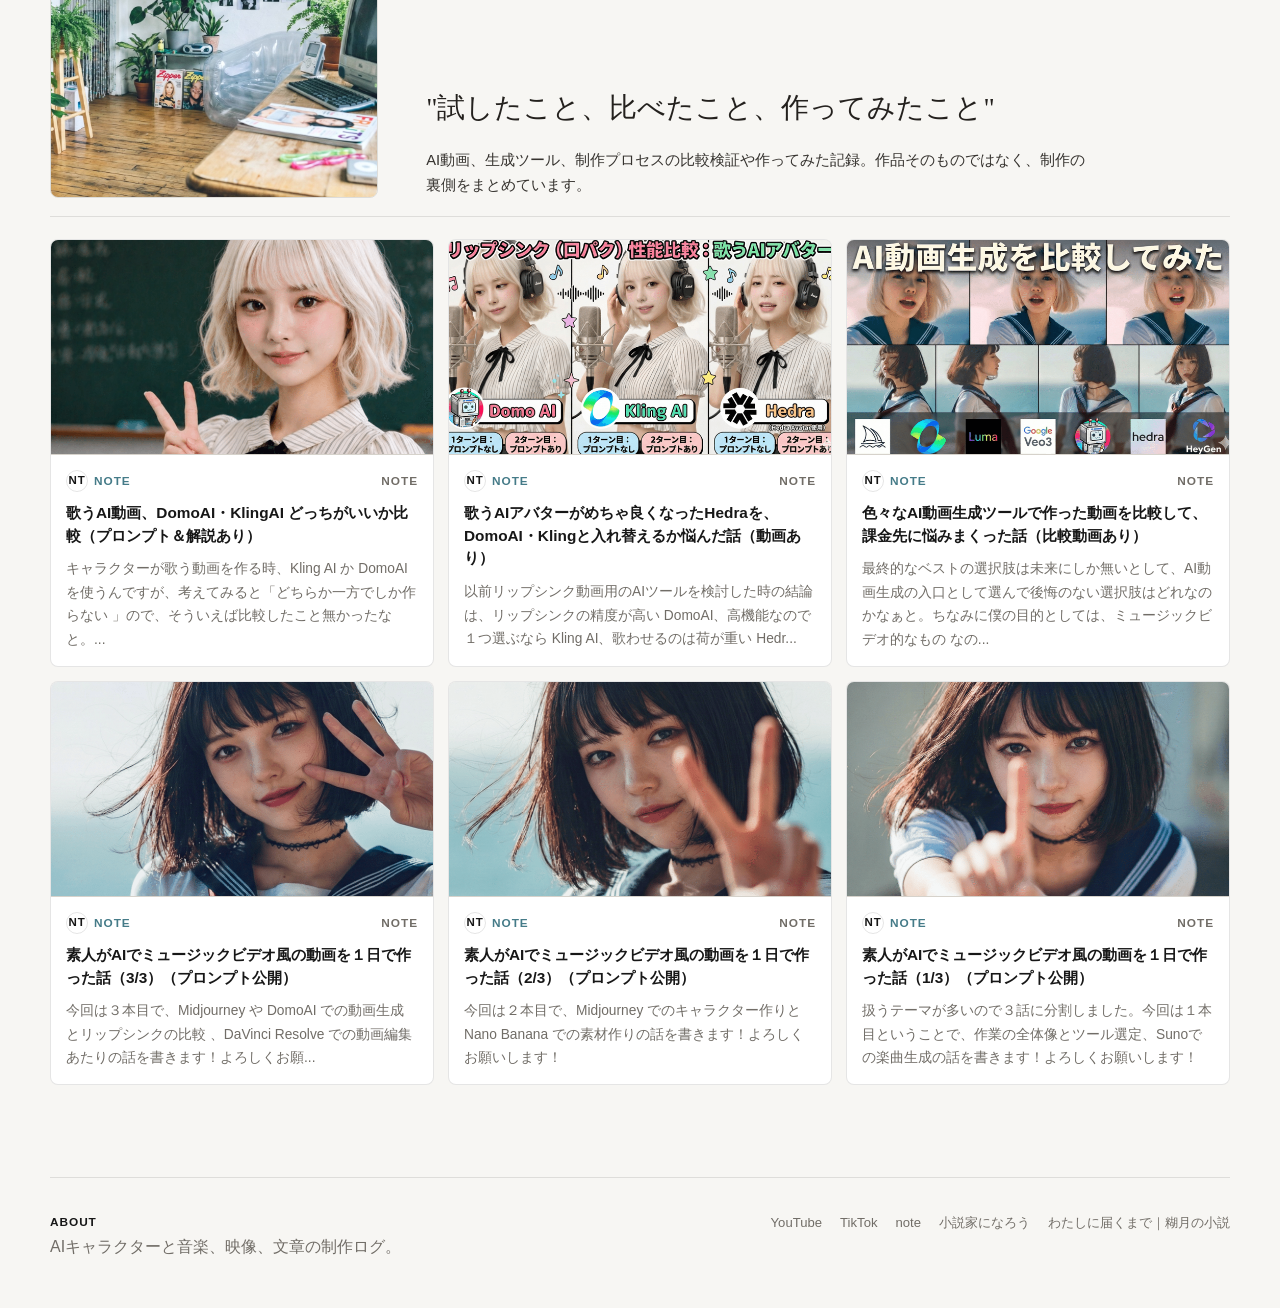
==== commit 49069ea9: "小説特設サイトへの静的リンクとサイトマップ掲載を追加" ====
--- a/index.html
+++ b/index.html
@@ -3,11 +3,37 @@
   <head>
     <meta charset="utf-8">
     <meta name="viewport" content="width=device-width, initial-scale=1">
-    <title>noriduke works</title>
+    <title>noriduke works｜オリジナルの歌唱動画(MV)や小説、制作の裏側をまとめたサイト</title>
     <meta
       name="description"
-      content="凪紗、楓、亜咲海、ハルカ、星莉と、その周辺作品をまとめたクリエイターサイト。"
+      content="凪紗・ハルカ・星莉・楓・亜咲海の歌唱動画、小説、note記事をまとめたオリジナル作品ポータル。"
     >
+    <link rel="canonical" href="https://noriduke.github.io/">
+    <link rel="icon" href="/favicon.svg" type="image/svg+xml">
+    <meta name="theme-color" content="#f8f7f4">
+    <meta property="og:site_name" content="noriduke works">
+    <meta property="og:type" content="website">
+    <meta property="og:url" content="https://noriduke.github.io/">
+    <meta property="og:title" content="noriduke works｜オリジナルの歌唱動画(MV)や小説、制作の裏側をまとめたサイト">
+    <meta property="og:description" content="凪紗・ハルカ・星莉・楓・亜咲海の歌唱動画、小説、note記事をまとめたオリジナル作品ポータル。">
+    <meta property="og:image" content="https://noriduke.github.io/assets/thumbs/yt-amikake-studio.jpeg">
+    <meta property="og:image:width" content="720">
+    <meta property="og:image:height" content="405">
+    <meta name="twitter:card" content="summary_large_image">
+    <meta name="twitter:title" content="noriduke works｜オリジナルの歌唱動画(MV)や小説、制作の裏側をまとめたサイト">
+    <meta name="twitter:description" content="凪紗・ハルカ・星莉・楓・亜咲海の歌唱動画、小説、note記事をまとめたオリジナル作品ポータル。">
+    <meta name="twitter:image" content="https://noriduke.github.io/assets/thumbs/yt-amikake-studio.jpeg">
+    <script type="application/ld+json">
+      {
+        "@context": "https://schema.org",
+        "@type": "WebSite",
+        "name": "noriduke works",
+        "alternateName": "ノリヅケ作品ポータル",
+        "url": "https://noriduke.github.io/",
+        "description": "凪紗・ハルカ・星莉・楓・亜咲海の歌唱動画、小説、note記事をまとめたオリジナル作品ポータル。",
+        "inLanguage": "ja"
+      }
+    </script>
     <link rel="stylesheet" href="style.css?v=24">
   </head>
   <body>
@@ -47,6 +73,7 @@
           <a href="https://www.tiktok.com/@noridukemv" target="_blank" rel="noopener">TikTok</a>
           <a href="https://note.com/noriduke" target="_blank" rel="noopener">note</a>
           <a href="https://mypage.syosetu.com/3034382/" target="_blank" rel="noopener">小説家になろう</a>
+          <a href="https://noriduke.github.io/todokumade/">わたしに届くまで｜糊月の小説</a>
         </nav>
       </footer>
     </div>
